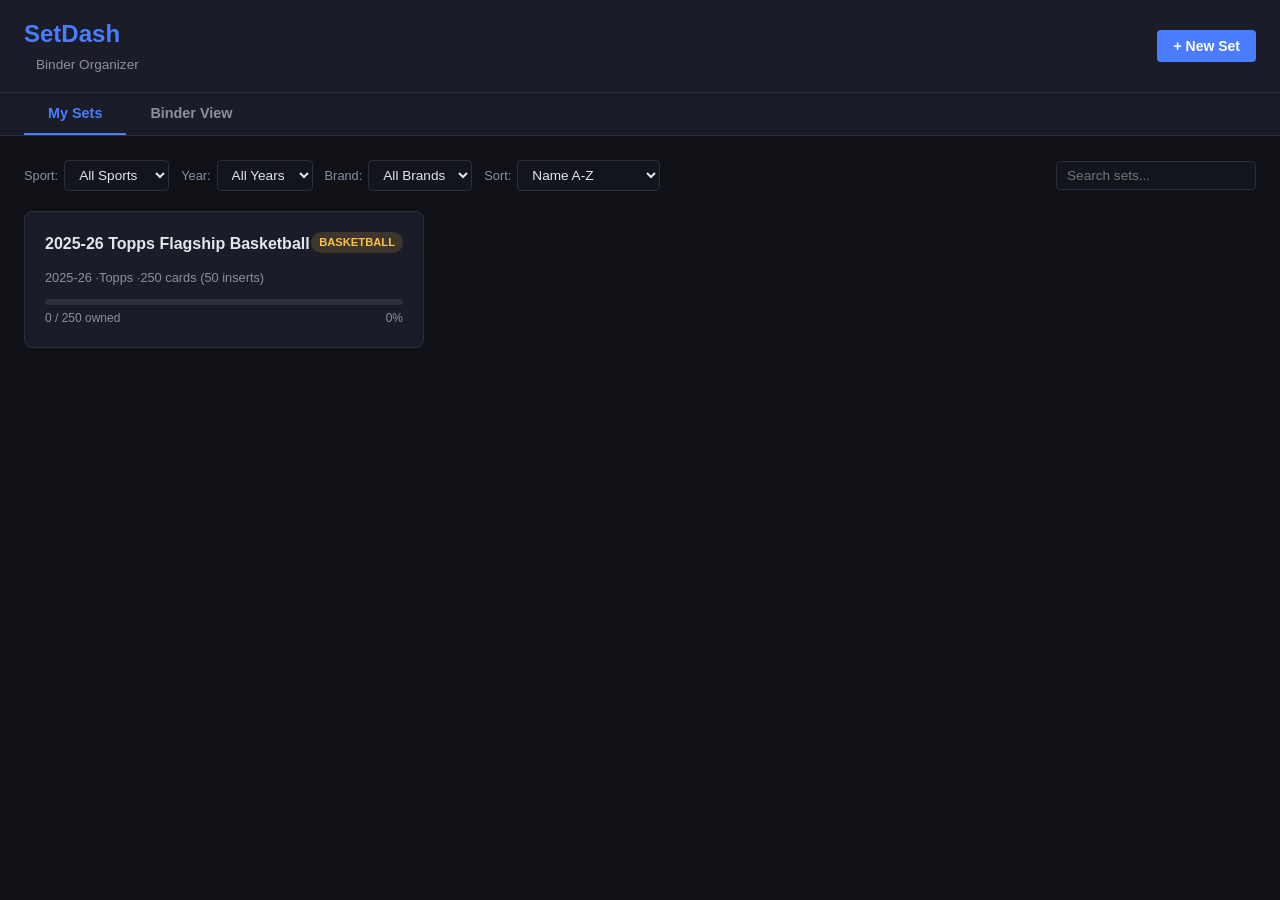
==== index.html @ 5a586504 "Add SetDash sports card set tracker with binder organizer - Dashboard with set cards showing progres" ====
<!DOCTYPE html>
<html lang="en">
<head>
    <meta charset="UTF-8">
    <meta name="viewport" content="width=device-width, initial-scale=1.0">
    <title>SetDash - Sports Card Set Tracker</title>
    <link rel="stylesheet" href="styles.css">
</head>
<body>
    <header>
        <div class="header-left">
            <h1>SetDash</h1>
            <span class="tagline">Binder Organizer</span>
        </div>
        <div class="header-right">
            <button id="btn-new-set" class="btn btn-primary">+ New Set</button>
        </div>
    </header>

    <nav class="tabs">
        <button class="tab active" data-tab="my-sets">My Sets</button>
        <button class="tab" data-tab="binder-view">Binder View</button>
    </nav>

    <!-- MY SETS TAB -->
    <main id="tab-my-sets" class="tab-content active">
        <div class="sets-toolbar">
            <div class="filter-group">
                <label>Sport:</label>
                <select id="filter-sport">
                    <option value="all">All Sports</option>
                    <option value="basketball">Basketball</option>
                    <option value="baseball">Baseball</option>
                    <option value="football">Football</option>
                    <option value="hockey">Hockey</option>
                    <option value="soccer">Soccer</option>
                </select>
            </div>
            <div class="filter-group">
                <label>Year:</label>
                <select id="filter-year">
                    <option value="all">All Years</option>
                </select>
            </div>
            <div class="filter-group">
                <label>Brand:</label>
                <select id="filter-brand">
                    <option value="all">All Brands</option>
                </select>
            </div>
            <div class="filter-group">
                <label>Sort:</label>
                <select id="sort-sets">
                    <option value="name-asc">Name A-Z</option>
                    <option value="name-desc">Name Z-A</option>
                    <option value="year-desc">Year (Newest)</option>
                    <option value="year-asc">Year (Oldest)</option>
                    <option value="progress-desc">Progress (Most)</option>
                    <option value="progress-asc">Progress (Least)</option>
                    <option value="sport">Sport</option>
                </select>
            </div>
            <div class="search-group">
                <input type="text" id="search-sets" placeholder="Search sets...">
            </div>
        </div>

        <div id="sets-grid" class="sets-grid">
            <!-- Set cards rendered here -->
        </div>
    </main>

    <!-- BINDER VIEW TAB -->
    <main id="tab-binder-view" class="tab-content">
        <div class="binder-toolbar">
            <div class="filter-group">
                <label>Set:</label>
                <select id="binder-set-select">
                    <option value="">-- Select a Set --</option>
                </select>
            </div>
            <div class="filter-group">
                <label>Subset:</label>
                <select id="binder-subset-select">
                    <option value="all">All (Base + Inserts)</option>
                    <option value="base">Base Only</option>
                </select>
            </div>
            <div class="filter-group">
                <label>Organize by:</label>
                <select id="binder-sort">
                    <option value="number">Card #</option>
                    <option value="last-name">Last Name</option>
                    <option value="team">Team</option>
                </select>
            </div>
            <div class="filter-group">
                <label>Show:</label>
                <select id="binder-show">
                    <option value="all">All Cards</option>
                    <option value="owned">Owned Only</option>
                    <option value="needed">Needed Only</option>
                </select>
            </div>
            <div class="binder-stats" id="binder-stats"></div>
        </div>

        <div id="binder-pages" class="binder-pages">
            <!-- 9x9 binder pages rendered here -->
        </div>
    </main>

    <!-- NEW SET MODAL -->
    <div id="modal-new-set" class="modal hidden">
        <div class="modal-overlay"></div>
        <div class="modal-content">
            <div class="modal-header">
                <h2>Create New Set</h2>
                <button class="modal-close">&times;</button>
            </div>
            <div class="modal-body">
                <div class="form-row">
                    <label>Set Name</label>
                    <input type="text" id="new-set-name" placeholder="e.g. 2025-26 Topps Flagship Basketball">
                </div>
                <div class="form-row two-col">
                    <div>
                        <label>Sport</label>
                        <select id="new-set-sport">
                            <option value="basketball">Basketball</option>
                            <option value="baseball">Baseball</option>
                            <option value="football">Football</option>
                            <option value="hockey">Hockey</option>
                            <option value="soccer">Soccer</option>
                        </select>
                    </div>
                    <div>
                        <label>Year</label>
                        <input type="text" id="new-set-year" placeholder="e.g. 2025-26">
                    </div>
                </div>
                <div class="form-row">
                    <label>Brand</label>
                    <input type="text" id="new-set-brand" placeholder="e.g. Topps">
                </div>
                <div class="form-row">
                    <label>Import from CSV (Beckett format)</label>
                    <div class="csv-upload-area" id="csv-upload-area">
                        <input type="file" id="csv-file" accept=".csv,.txt" hidden>
                        <p>Drag & drop a CSV file here or <button class="btn-link" id="btn-browse-csv">browse</button></p>
                        <span class="csv-filename" id="csv-filename"></span>
                    </div>
                </div>
                <div class="form-row">
                    <label>Or paste CSV data</label>
                    <textarea id="csv-paste" rows="6" placeholder="Paste Beckett CSV data here...&#10;Card #, Player, Team, Subset/Insert..."></textarea>
                </div>
                <div id="csv-preview" class="csv-preview hidden">
                    <h3>Preview (<span id="csv-count">0</span> cards)</h3>
                    <div class="csv-preview-table-wrap">
                        <table id="csv-preview-table">
                            <thead></thead>
                            <tbody></tbody>
                        </table>
                    </div>
                </div>
            </div>
            <div class="modal-footer">
                <button class="btn btn-secondary" id="btn-cancel-set">Cancel</button>
                <button class="btn btn-primary" id="btn-create-set">Create Set</button>
            </div>
        </div>
    </div>

    <!-- SET DETAIL MODAL -->
    <div id="modal-set-detail" class="modal hidden">
        <div class="modal-overlay"></div>
        <div class="modal-content modal-large">
            <div class="modal-header">
                <h2 id="detail-set-name"></h2>
                <button class="modal-close">&times;</button>
            </div>
            <div class="modal-body">
                <div class="detail-toolbar">
                    <div class="detail-stats" id="detail-stats"></div>
                    <div class="detail-actions">
                        <div class="filter-group">
                            <label>Subset:</label>
                            <select id="detail-subset-filter">
                                <option value="all">All</option>
                                <option value="base">Base Only</option>
                            </select>
                        </div>
                        <div class="filter-group">
                            <label>Show:</label>
                            <select id="detail-show-filter">
                                <option value="all">All</option>
                                <option value="owned">Owned</option>
                                <option value="needed">Needed</option>
                            </select>
                        </div>
                        <input type="text" id="detail-search" placeholder="Search cards...">
                        <button class="btn btn-small btn-secondary" id="btn-add-cards">+ Add Cards</button>
                        <button class="btn btn-small btn-secondary" id="btn-import-more">Import CSV</button>
                        <button class="btn btn-small btn-danger" id="btn-delete-set">Delete Set</button>
                    </div>
                </div>
                <div class="detail-progress-bar">
                    <div class="progress-fill" id="detail-progress-fill"></div>
                </div>
                <table class="card-table" id="detail-card-table">
                    <thead>
                        <tr>
                            <th class="col-check"><input type="checkbox" id="detail-select-all"></th>
                            <th class="col-num sortable" data-sort="number">Card #</th>
                            <th class="col-player sortable" data-sort="player">Player</th>
                            <th class="col-team sortable" data-sort="team">Team</th>
                            <th class="col-subset sortable" data-sort="subset">Subset</th>
                            <th class="col-owned">Owned</th>
                        </tr>
                    </thead>
                    <tbody id="detail-card-tbody"></tbody>
                </table>
            </div>
            <div class="modal-footer">
                <button class="btn btn-secondary" id="btn-binder-view-set">View in Binder</button>
                <button class="btn btn-primary" id="btn-close-detail">Close</button>
            </div>
        </div>
    </div>

    <!-- ADD CARDS MODAL -->
    <div id="modal-add-cards" class="modal hidden">
        <div class="modal-overlay"></div>
        <div class="modal-content">
            <div class="modal-header">
                <h2>Add Cards Manually</h2>
                <button class="modal-close">&times;</button>
            </div>
            <div class="modal-body">
                <div id="add-cards-rows">
                    <div class="add-card-row">
                        <input type="text" placeholder="Card #" class="add-num">
                        <input type="text" placeholder="Player Name" class="add-player">
                        <input type="text" placeholder="Team" class="add-team">
                        <input type="text" placeholder="Subset (optional)" class="add-subset">
                        <button class="btn-icon btn-remove-row" title="Remove">&times;</button>
                    </div>
                </div>
                <button class="btn btn-small btn-secondary" id="btn-add-another-row">+ Add Row</button>
            </div>
            <div class="modal-footer">
                <button class="btn btn-secondary modal-close">Cancel</button>
                <button class="btn btn-primary" id="btn-save-cards">Save Cards</button>
            </div>
        </div>
    </div>

    <script src="app.js"></script>
</body>
</html>
---- styles.css ----
/* ===== RESET & BASE ===== */
*, *::before, *::after {
    box-sizing: border-box;
    margin: 0;
    padding: 0;
}

:root {
    --bg: #0f1117;
    --bg-card: #1a1d27;
    --bg-card-hover: #222633;
    --bg-input: #13151d;
    --border: #2a2e3d;
    --border-light: #3a3f52;
    --text: #e4e6ed;
    --text-dim: #8b8fa3;
    --text-muted: #5c6078;
    --accent: #4a7cff;
    --accent-hover: #5d8bff;
    --accent-dim: rgba(74, 124, 255, 0.15);
    --green: #3dd68c;
    --green-dim: rgba(61, 214, 140, 0.15);
    --red: #ff5c5c;
    --red-dim: rgba(255, 92, 92, 0.15);
    --yellow: #ffc04a;
    --yellow-dim: rgba(255, 192, 74, 0.15);
    --radius: 8px;
    --radius-sm: 4px;
    --shadow: 0 2px 12px rgba(0,0,0,0.3);
}

body {
    font-family: -apple-system, BlinkMacSystemFont, 'Segoe UI', Roboto, sans-serif;
    background: var(--bg);
    color: var(--text);
    line-height: 1.5;
    min-height: 100vh;
}

/* ===== HEADER ===== */
header {
    display: flex;
    align-items: center;
    justify-content: space-between;
    padding: 16px 24px;
    border-bottom: 1px solid var(--border);
    background: var(--bg-card);
}

header h1 {
    font-size: 1.5rem;
    font-weight: 700;
    color: var(--accent);
}

.tagline {
    color: var(--text-dim);
    font-size: 0.85rem;
    margin-left: 12px;
}

/* ===== BUTTONS ===== */
.btn {
    padding: 8px 16px;
    border: none;
    border-radius: var(--radius-sm);
    font-size: 0.875rem;
    font-weight: 600;
    cursor: pointer;
    transition: background 0.15s, transform 0.1s;
}

.btn:active { transform: scale(0.97); }

.btn-primary {
    background: var(--accent);
    color: #fff;
}
.btn-primary:hover { background: var(--accent-hover); }

.btn-secondary {
    background: var(--border);
    color: var(--text);
}
.btn-secondary:hover { background: var(--border-light); }

.btn-danger {
    background: var(--red-dim);
    color: var(--red);
}
.btn-danger:hover { background: rgba(255,92,92,0.25); }

.btn-small { padding: 5px 10px; font-size: 0.8rem; }

.btn-link {
    background: none;
    border: none;
    color: var(--accent);
    cursor: pointer;
    text-decoration: underline;
    font-size: inherit;
}

.btn-icon {
    background: none;
    border: none;
    color: var(--text-dim);
    cursor: pointer;
    font-size: 1.2rem;
    padding: 2px 6px;
}
.btn-icon:hover { color: var(--red); }

/* ===== TABS ===== */
.tabs {
    display: flex;
    gap: 0;
    border-bottom: 1px solid var(--border);
    background: var(--bg-card);
    padding: 0 24px;
}

.tab {
    padding: 12px 24px;
    border: none;
    background: none;
    color: var(--text-dim);
    font-size: 0.9rem;
    font-weight: 600;
    cursor: pointer;
    border-bottom: 2px solid transparent;
    transition: all 0.15s;
}

.tab:hover { color: var(--text); }
.tab.active {
    color: var(--accent);
    border-bottom-color: var(--accent);
}

/* ===== TAB CONTENT ===== */
.tab-content {
    display: none;
    padding: 24px;
}
.tab-content.active { display: block; }

/* ===== TOOLBAR / FILTERS ===== */
.sets-toolbar, .binder-toolbar, .detail-toolbar {
    display: flex;
    flex-wrap: wrap;
    gap: 12px;
    align-items: center;
    margin-bottom: 20px;
}

.filter-group {
    display: flex;
    align-items: center;
    gap: 6px;
}

.filter-group label {
    font-size: 0.8rem;
    color: var(--text-dim);
    white-space: nowrap;
}

select, input[type="text"], textarea {
    background: var(--bg-input);
    border: 1px solid var(--border);
    border-radius: var(--radius-sm);
    color: var(--text);
    padding: 6px 10px;
    font-size: 0.85rem;
}

select:focus, input:focus, textarea:focus {
    outline: none;
    border-color: var(--accent);
}

textarea {
    width: 100%;
    font-family: monospace;
    resize: vertical;
}

.search-group {
    margin-left: auto;
}

.search-group input {
    width: 200px;
}

/* ===== SETS GRID ===== */
.sets-grid {
    display: grid;
    grid-template-columns: repeat(auto-fill, minmax(300px, 1fr));
    gap: 16px;
}

.set-card {
    background: var(--bg-card);
    border: 1px solid var(--border);
    border-radius: var(--radius);
    padding: 20px;
    cursor: pointer;
    transition: border-color 0.15s, transform 0.15s;
}

.set-card:hover {
    border-color: var(--accent);
    transform: translateY(-2px);
}

.set-card-header {
    display: flex;
    justify-content: space-between;
    align-items: flex-start;
    margin-bottom: 12px;
}

.set-card-name {
    font-size: 1rem;
    font-weight: 700;
}

.set-card-badge {
    font-size: 0.7rem;
    padding: 2px 8px;
    border-radius: 12px;
    font-weight: 600;
    text-transform: uppercase;
}

.badge-basketball { background: var(--yellow-dim); color: var(--yellow); }
.badge-baseball { background: var(--red-dim); color: var(--red); }
.badge-football { background: var(--green-dim); color: var(--green); }
.badge-hockey { background: var(--accent-dim); color: var(--accent); }
.badge-soccer { background: rgba(168,85,247,0.15); color: #a855f7; }

.set-card-meta {
    font-size: 0.8rem;
    color: var(--text-dim);
    margin-bottom: 12px;
}

.set-card-meta span + span::before {
    content: " \00b7 ";
}

.set-card-progress {
    margin-top: 8px;
}

.progress-bar {
    width: 100%;
    height: 6px;
    background: var(--border);
    border-radius: 3px;
    overflow: hidden;
}

.progress-fill {
    height: 100%;
    background: var(--accent);
    border-radius: 3px;
    transition: width 0.3s ease;
}

.progress-fill.complete { background: var(--green); }

.progress-text {
    display: flex;
    justify-content: space-between;
    font-size: 0.75rem;
    color: var(--text-dim);
    margin-top: 4px;
}

.empty-state {
    text-align: center;
    padding: 60px 20px;
    color: var(--text-muted);
}

.empty-state h3 {
    font-size: 1.2rem;
    margin-bottom: 8px;
    color: var(--text-dim);
}

/* ===== BINDER VIEW ===== */
.binder-stats {
    margin-left: auto;
    font-size: 0.85rem;
    color: var(--text-dim);
}

.binder-pages {
    display: flex;
    flex-direction: column;
    gap: 32px;
}

.binder-page {
    background: var(--bg-card);
    border: 1px solid var(--border);
    border-radius: var(--radius);
    padding: 16px;
}

.binder-page-header {
    display: flex;
    justify-content: space-between;
    align-items: center;
    margin-bottom: 12px;
    padding-bottom: 8px;
    border-bottom: 1px solid var(--border);
}

.binder-page-label {
    font-size: 0.85rem;
    font-weight: 600;
    color: var(--text-dim);
}

.binder-page-number {
    font-size: 0.75rem;
    color: var(--text-muted);
}

.binder-grid {
    display: grid;
    grid-template-columns: repeat(3, 1fr);
    grid-template-rows: repeat(3, 1fr);
    gap: 8px;
}

.binder-slot {
    aspect-ratio: 2.5 / 3.5;
    border: 1px dashed var(--border);
    border-radius: var(--radius-sm);
    display: flex;
    flex-direction: column;
    align-items: center;
    justify-content: center;
    font-size: 0.75rem;
    color: var(--text-muted);
    padding: 6px;
    text-align: center;
    transition: all 0.15s;
    cursor: pointer;
    position: relative;
    min-height: 120px;
}

.binder-slot.owned {
    border-style: solid;
    border-color: var(--green);
    background: var(--green-dim);
    color: var(--text);
}

.binder-slot.needed {
    border-style: dashed;
    border-color: var(--border-light);
    background: transparent;
    color: var(--text-dim);
}

.binder-slot:hover {
    border-color: var(--accent);
    background: var(--accent-dim);
}

.binder-slot .slot-number {
    font-weight: 700;
    font-size: 0.85rem;
    margin-bottom: 2px;
}

.binder-slot .slot-player {
    font-size: 0.7rem;
    line-height: 1.3;
}

.binder-slot .slot-team {
    font-size: 0.65rem;
    color: var(--text-dim);
    margin-top: 2px;
}

.binder-slot .slot-subset {
    font-size: 0.6rem;
    color: var(--accent);
    margin-top: 2px;
    font-style: italic;
}

.binder-slot .owned-check {
    position: absolute;
    top: 4px;
    right: 4px;
    width: 16px;
    height: 16px;
    background: var(--green);
    border-radius: 50%;
    display: flex;
    align-items: center;
    justify-content: center;
    font-size: 0.6rem;
    color: #fff;
    font-weight: 700;
}

.binder-slot.empty-slot {
    border-color: transparent;
    background: transparent;
    cursor: default;
}

.binder-slot.empty-slot:hover {
    border-color: transparent;
    background: transparent;
}

/* Section divider in binder */
.binder-section-header {
    background: var(--accent-dim);
    border: 1px solid var(--accent);
    border-radius: var(--radius);
    padding: 10px 16px;
    font-weight: 700;
    font-size: 0.9rem;
    color: var(--accent);
}

/* ===== MODALS ===== */
.modal {
    position: fixed;
    top: 0;
    left: 0;
    width: 100%;
    height: 100%;
    z-index: 1000;
    display: flex;
    align-items: center;
    justify-content: center;
}

.modal.hidden { display: none; }

.modal-overlay {
    position: absolute;
    top: 0;
    left: 0;
    width: 100%;
    height: 100%;
    background: rgba(0,0,0,0.6);
}

.modal-content {
    position: relative;
    background: var(--bg);
    border: 1px solid var(--border);
    border-radius: var(--radius);
    width: 90%;
    max-width: 600px;
    max-height: 85vh;
    overflow-y: auto;
    box-shadow: var(--shadow);
}

.modal-content.modal-large {
    max-width: 1000px;
}

.modal-header {
    display: flex;
    justify-content: space-between;
    align-items: center;
    padding: 16px 20px;
    border-bottom: 1px solid var(--border);
}

.modal-header h2 {
    font-size: 1.1rem;
}

.modal-close {
    background: none;
    border: none;
    color: var(--text-dim);
    font-size: 1.5rem;
    cursor: pointer;
    line-height: 1;
}
.modal-close:hover { color: var(--text); }

.modal-body {
    padding: 20px;
}

.modal-footer {
    display: flex;
    justify-content: flex-end;
    gap: 8px;
    padding: 16px 20px;
    border-top: 1px solid var(--border);
}

/* ===== FORMS ===== */
.form-row {
    margin-bottom: 16px;
}

.form-row > label {
    display: block;
    font-size: 0.8rem;
    font-weight: 600;
    color: var(--text-dim);
    margin-bottom: 6px;
}

.form-row input, .form-row select {
    width: 100%;
}

.two-col {
    display: grid;
    grid-template-columns: 1fr 1fr;
    gap: 12px;
}

.two-col > div > label {
    display: block;
    font-size: 0.8rem;
    font-weight: 600;
    color: var(--text-dim);
    margin-bottom: 6px;
}

.two-col > div > input,
.two-col > div > select {
    width: 100%;
}

/* CSV Upload */
.csv-upload-area {
    border: 2px dashed var(--border);
    border-radius: var(--radius);
    padding: 24px;
    text-align: center;
    color: var(--text-dim);
    transition: border-color 0.15s;
}

.csv-upload-area.dragover {
    border-color: var(--accent);
    background: var(--accent-dim);
}

.csv-filename {
    display: block;
    margin-top: 8px;
    font-size: 0.8rem;
    color: var(--green);
    font-weight: 600;
}

/* CSV Preview */
.csv-preview {
    margin-top: 16px;
    border: 1px solid var(--border);
    border-radius: var(--radius);
    padding: 12px;
}

.csv-preview h3 {
    font-size: 0.9rem;
    margin-bottom: 8px;
}

.csv-preview-table-wrap {
    max-height: 200px;
    overflow: auto;
}

.csv-preview table {
    width: 100%;
    border-collapse: collapse;
    font-size: 0.75rem;
}

.csv-preview th, .csv-preview td {
    padding: 4px 8px;
    border-bottom: 1px solid var(--border);
    text-align: left;
    white-space: nowrap;
}

.csv-preview th {
    color: var(--text-dim);
    font-weight: 600;
    position: sticky;
    top: 0;
    background: var(--bg);
}

/* ===== CARD TABLE ===== */
.card-table {
    width: 100%;
    border-collapse: collapse;
    font-size: 0.85rem;
}

.card-table th {
    padding: 8px 12px;
    border-bottom: 2px solid var(--border);
    text-align: left;
    font-weight: 600;
    color: var(--text-dim);
    font-size: 0.75rem;
    text-transform: uppercase;
    letter-spacing: 0.5px;
    user-select: none;
}

.card-table th.sortable {
    cursor: pointer;
}

.card-table th.sortable:hover {
    color: var(--accent);
}

.card-table th.sorted-asc::after { content: " \25B2"; font-size: 0.6rem; }
.card-table th.sorted-desc::after { content: " \25BC"; font-size: 0.6rem; }

.card-table td {
    padding: 6px 12px;
    border-bottom: 1px solid var(--border);
}

.card-table tr:hover td {
    background: var(--bg-card-hover);
}

.card-table .col-check { width: 40px; }
.card-table .col-num { width: 80px; }
.card-table .col-owned { width: 70px; text-align: center; }

.card-table input[type="checkbox"] {
    cursor: pointer;
    accent-color: var(--accent);
}

.card-table tr.owned-row td {
    background: var(--green-dim);
}

.card-table .subset-tag {
    font-size: 0.7rem;
    background: var(--accent-dim);
    color: var(--accent);
    padding: 1px 6px;
    border-radius: 8px;
}

.detail-progress-bar {
    width: 100%;
    height: 8px;
    background: var(--border);
    border-radius: 4px;
    overflow: hidden;
    margin-bottom: 16px;
}

.detail-progress-bar .progress-fill {
    height: 100%;
    background: var(--accent);
    border-radius: 4px;
    transition: width 0.3s ease;
}

.detail-stats {
    font-size: 0.85rem;
    color: var(--text-dim);
}

.detail-stats strong {
    color: var(--text);
}

/* ===== ADD CARDS FORM ===== */
.add-card-row {
    display: flex;
    gap: 8px;
    margin-bottom: 8px;
    align-items: center;
}

.add-card-row input {
    flex: 1;
}

.add-card-row .add-num { max-width: 80px; }
.add-card-row .add-subset { max-width: 140px; }

/* ===== SCROLLBAR ===== */
::-webkit-scrollbar {
    width: 8px;
    height: 8px;
}
::-webkit-scrollbar-track {
    background: var(--bg);
}
::-webkit-scrollbar-thumb {
    background: var(--border);
    border-radius: 4px;
}
::-webkit-scrollbar-thumb:hover {
    background: var(--border-light);
}

/* ===== RESPONSIVE ===== */
@media (max-width: 768px) {
    .sets-toolbar, .binder-toolbar {
        flex-direction: column;
        align-items: flex-start;
    }
    .search-group { margin-left: 0; }
    .search-group input { width: 100%; }
    .sets-grid {
        grid-template-columns: 1fr;
    }
    .binder-grid {
        gap: 4px;
    }
    .binder-slot {
        min-height: 80px;
        font-size: 0.65rem;
    }
    .modal-content.modal-large {
        max-width: 100%;
    }
    .detail-toolbar {
        flex-direction: column;
        align-items: flex-start;
    }
    .detail-actions {
        display: flex;
        flex-wrap: wrap;
        gap: 8px;
    }
}
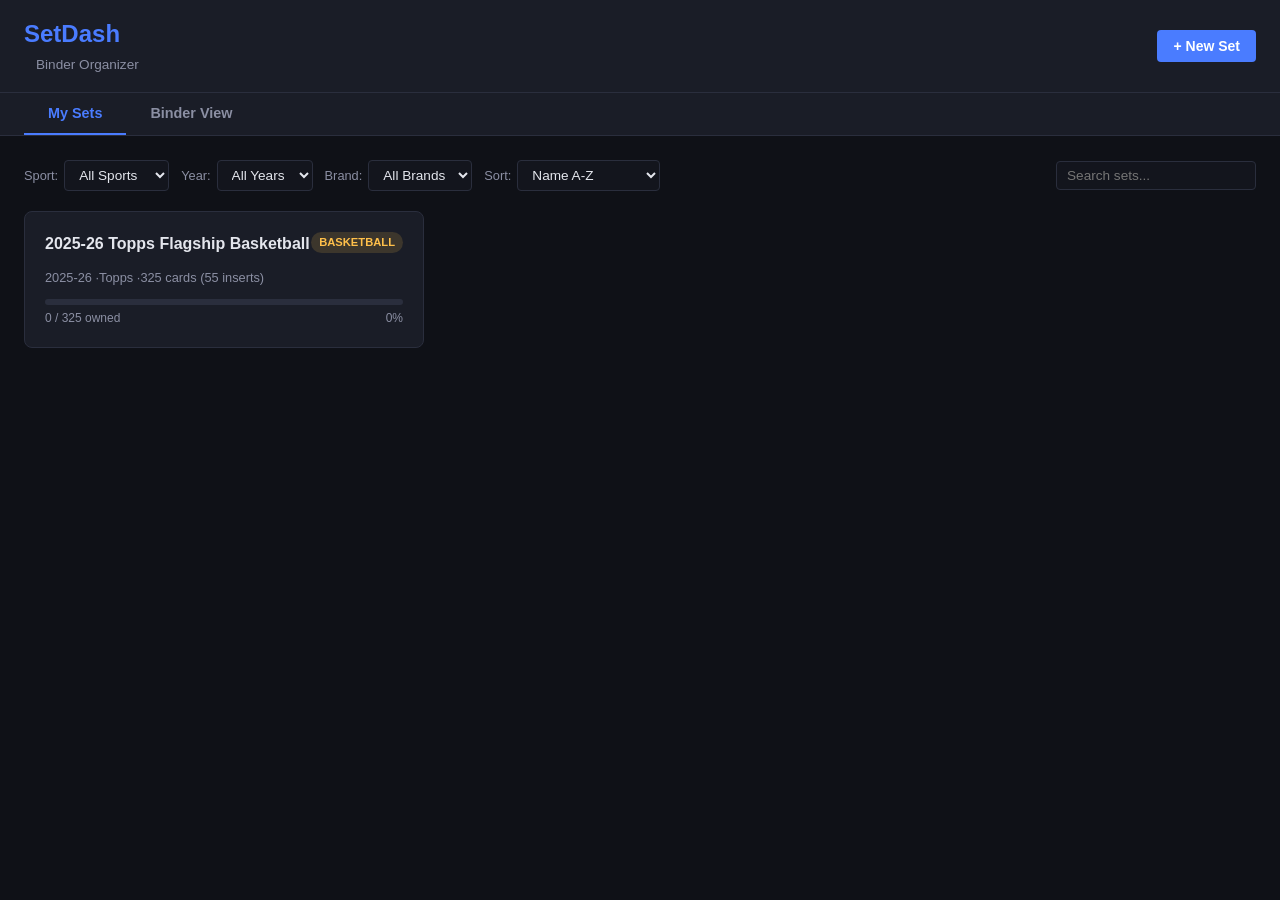
==== commit 6b7ce5ed: "Add picked_up column to card data model The card data model was missing a picked_up field, causing "" ====
--- a/index.html
+++ b/index.html
@@ -5,6 +5,13 @@
     <meta name="viewport" content="width=device-width, initial-scale=1.0">
     <title>SetDash - Sports Card Set Tracker</title>
     <link rel="stylesheet" href="styles.css">
+    <link rel="manifest" href="manifest.json">
+    <meta name="theme-color" content="#4a7cff">
+    <meta name="apple-mobile-web-app-capable" content="yes">
+    <meta name="apple-mobile-web-app-status-bar-style" content="black-translucent">
+    <meta name="apple-mobile-web-app-title" content="SetDash">
+    <link rel="apple-touch-icon" href="icons/icon-192.png">
+    <link rel="icon" type="image/png" href="icons/icon-192.png">
 </head>
 <body>
     <header>
@@ -13,6 +20,7 @@
             <span class="tagline">Binder Organizer</span>
         </div>
         <div class="header-right">
+            <button id="btn-install" class="btn btn-secondary hidden">Install App</button>
             <button id="btn-new-set" class="btn btn-primary">+ New Set</button>
         </div>
     </header>
@@ -144,16 +152,16 @@
                     <input type="text" id="new-set-brand" placeholder="e.g. Topps">
                 </div>
                 <div class="form-row">
-                    <label>Import from CSV (Beckett format)</label>
+                    <label>Import from Excel, CSV, or Beckett Checklist</label>
                     <div class="csv-upload-area" id="csv-upload-area">
-                        <input type="file" id="csv-file" accept=".csv,.txt" hidden>
-                        <p>Drag & drop a CSV file here or <button class="btn-link" id="btn-browse-csv">browse</button></p>
+                        <input type="file" id="csv-file" accept=".csv,.txt,.xlsx,.xls" hidden>
+                        <p>Drag & drop a file here or <button class="btn-link" id="btn-browse-csv">browse</button></p>
                         <span class="csv-filename" id="csv-filename"></span>
                     </div>
                 </div>
                 <div class="form-row">
-                    <label>Or paste CSV data</label>
-                    <textarea id="csv-paste" rows="6" placeholder="Paste Beckett CSV data here...&#10;Card #, Player, Team, Subset/Insert..."></textarea>
+                    <label>Or paste checklist / CSV data</label>
+                    <textarea id="csv-paste" rows="6" placeholder="Paste a Beckett checklist or CSV data here...&#10;e.g. 1 Jayson Tatum Boston Celtics 2 Jaylen Brown Boston Celtics...&#10;or: Card #, Player, Team, Subset/Insert..."></textarea>
                 </div>
                 <div id="csv-preview" class="csv-preview hidden">
                     <h3>Preview (<span id="csv-count">0</span> cards)</h3>
@@ -217,6 +225,7 @@
                             <th class="col-team sortable" data-sort="team">Team</th>
                             <th class="col-subset sortable" data-sort="subset">Subset</th>
                             <th class="col-owned">Owned</th>
+                            <th class="col-picked-up">Picked Up</th>
                         </tr>
                     </thead>
                     <tbody id="detail-card-tbody"></tbody>
@@ -256,6 +265,36 @@
         </div>
     </div>
 
+    <script src="https://cdn.sheetjs.com/xlsx-0.20.3/package/dist/xlsx.full.min.js"></script>
     <script src="app.js"></script>
+    <script>
+        // Service Worker registration
+        if ('serviceWorker' in navigator) {
+            navigator.serviceWorker.register('./sw.js');
+        }
+
+        // PWA Install prompt
+        let deferredPrompt;
+        const installBtn = document.getElementById('btn-install');
+
+        window.addEventListener('beforeinstallprompt', (e) => {
+            e.preventDefault();
+            deferredPrompt = e;
+            installBtn.classList.remove('hidden');
+        });
+
+        installBtn.addEventListener('click', async () => {
+            if (!deferredPrompt) return;
+            deferredPrompt.prompt();
+            const result = await deferredPrompt.userChoice;
+            deferredPrompt = null;
+            installBtn.classList.add('hidden');
+        });
+
+        window.addEventListener('appinstalled', () => {
+            installBtn.classList.add('hidden');
+            deferredPrompt = null;
+        });
+    </script>
 </body>
 </html>
--- a/styles.css
+++ b/styles.css
@@ -1,3 +1,6 @@
+/* ===== UTILITIES ===== */
+.hidden { display: none !important; }
+
 /* ===== RESET & BASE ===== */
 *, *::before, *::after {
     box-sizing: border-box;
@@ -371,6 +374,26 @@
     color: var(--text-dim);
 }
 
+.binder-slot.picked-up {
+    border-style: solid;
+    border-color: var(--yellow);
+    background: var(--yellow-dim);
+    color: var(--text);
+}
+
+.binder-slot .picked-up-badge {
+    position: absolute;
+    top: 4px;
+    left: 4px;
+    font-size: 0.5rem;
+    background: var(--yellow);
+    color: #000;
+    padding: 1px 4px;
+    border-radius: 3px;
+    font-weight: 700;
+    text-transform: uppercase;
+}
+
 .binder-slot:hover {
     border-color: var(--accent);
     background: var(--accent-dim);
@@ -652,6 +675,7 @@
 .card-table .col-check { width: 40px; }
 .card-table .col-num { width: 80px; }
 .card-table .col-owned { width: 70px; text-align: center; }
+.card-table .col-picked-up { width: 85px; text-align: center; }
 
 .card-table input[type="checkbox"] {
     cursor: pointer;
